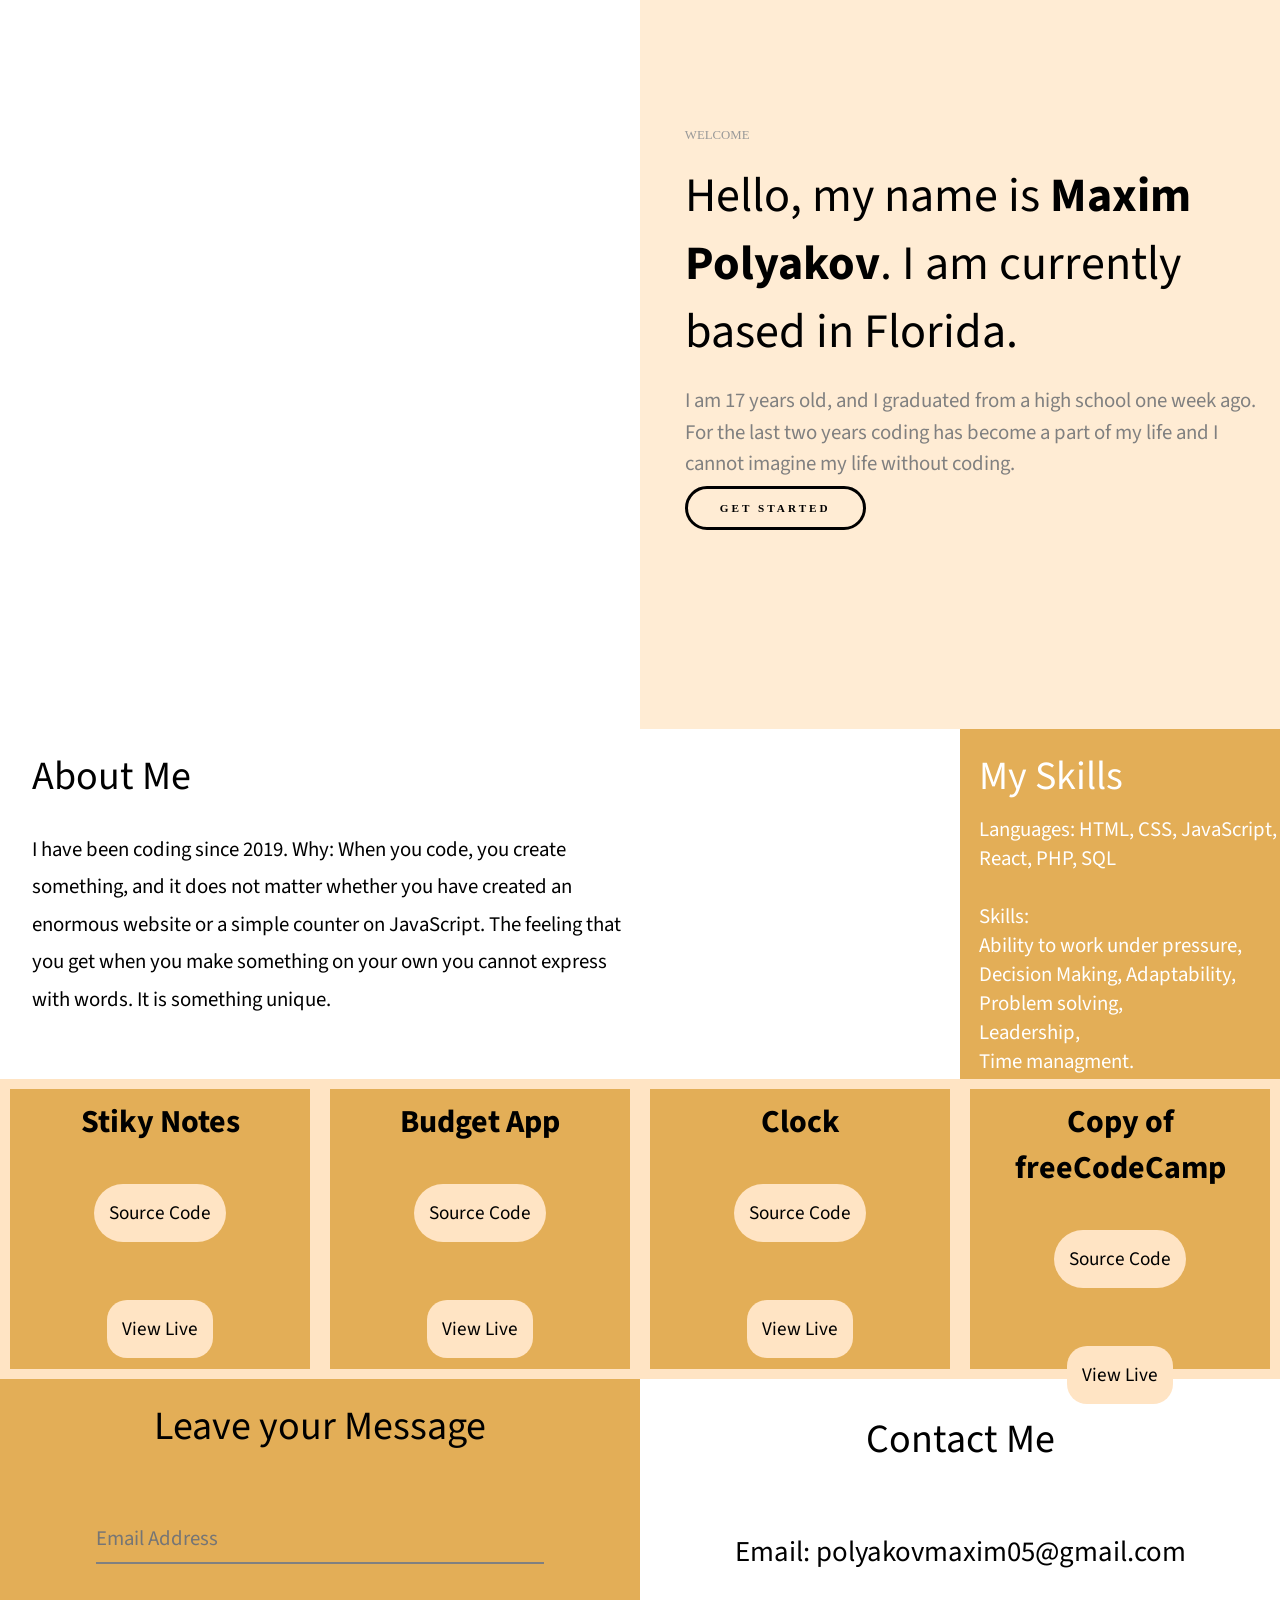
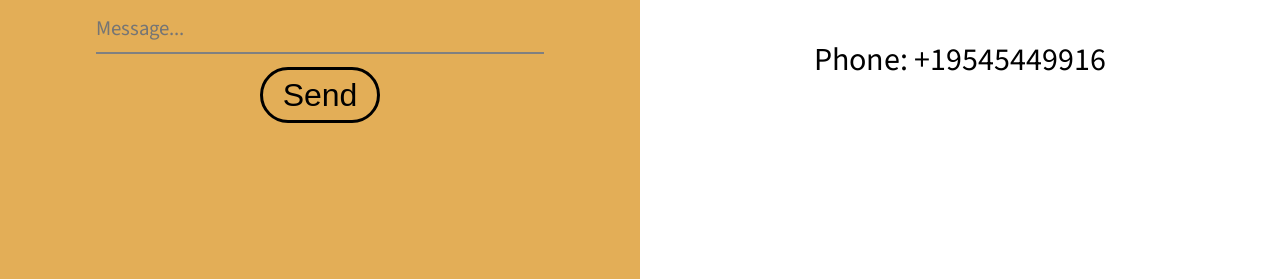
==== index.html @ c91b43ef "Add files via upload commit" ====
<!DOCTYPE html>
<html lang="en">
<head>
    <meta charset="UTF-8">
    <meta http-equiv="X-UA-Compatible" content="IE=edge">
    <meta name="viewport" content="width=device-width, initial-scale=1.0">
    <link rel="stylesheet" href=".//Portfolio.css">
    <link rel="preconnect" href="https://fonts.googleapis.com">
    <link rel="preconnect" href="https://fonts.gstatic.com" crossorigin>
    <link href="https://fonts.googleapis.com/css2?family=Source+Sans+Pro:wght@200;300&display=swap" rel="stylesheet">
    <title>Document</title>
</head>
<body>
    <div class="homePage">
        <div class="homeImage"></div>
        <div class="homeAbout">
            <p class = 'welcomeText'>WELCOME</p>
            <p class = 'nameText'>Hello, my name is <strong>Maxim Polyakov</strong>. I am currently based in Florida.</p>
            <p class = 'descriptionText'>I am 17 years old, and I graduated from a high school one week ago. For the last two years coding has become a part of my life and I cannot imagine my life without coding. </p>
            <a class = 'btnStart' href = '#about'><strong>GET STARTED</strong></a>
        </div>
    </div>
    <div class="secondInfo" id = 'about'>
        <div class="aboutAuthor">
            <p class = 'aboutAuthorHeader'>About Me</p>
            <p class = 'aboutAuthorText'>
                I have been coding since 2019. Why: When you code, you create something, and it does not matter whether you have created an enormous website or a simple counter on JavaScript. The feeling that you get when you make something on your own you cannot express with words. It is something unique. 
            </p>
        </div>
        <div class="aboutImage"></div>
        <div class="mySkills">
            <p class = 'mySkillsText'>My Skills</p>
            <p class=  'mySkillsList'>
                Languages: HTML, CSS, JavaScript, React, PHP, SQL 
                <br>
                <br>
                Skills: 
                <br>
                Ability to work under pressure, 
                <br>
                Decision Making, Adaptability,
                <br>
                Problem solving, 
                <br>
                Leadership, 
                <br>
                Time managment.
            </p>
        </div>
    </div>
    <div class="project">
        <div class = 'project-container'>
            <h1 class = 'project-name'>Stiky Notes</h1>
            <br>
            <br>
            <a href = 'https://github.com/Maximka2021/stikynotes.github.io' target = '_blank' class = 'code-btn'>Source Code</a>
            <br>
            <br>
            <br>
            <br>
            <br>            
            <a href = 'https://maximka2021.github.io/stikynotes.github.io/' target = '_blank' class = 'live-btn'>View Live</a>
        </div>
        <div class = 'project-container'>
            <h1 class = 'project-name'>Budget App</h1>
            <br>
            <br>
            <a href = 'https://github.com/Maximka2021/Budget-App' target = '_blank' class = 'code-btn'>Source Code</a>
            <br>
            <br>
            <br>
            <br>
            <br>            
            <a href = 'https://maximka2021.github.io/Budget-App/' target = '_blank' class = 'live-btn'>View Live</a>
        </div>
        <div class = 'project-container'>
            <h1 class = 'project-name'>Clock</h1>
            <br>
            <br>
            <a href = 'https://github.com/Maximka2021/Clock' target = '_blank' class = 'code-btn'>Source Code</a>
            <br>
            <br>
            <br>
            <br>
            <br>            
            <a href = 'https://maximka2021.github.io/Clock/' target = '_blank' class = 'live-btn'>View Live</a>
        </div>
        <div class = 'project-container'>
            <h1 class = 'project-name'>Copy of freeCodeCamp</h1>
            <br>
            <br>
            <a href = 'https://github.com/Maximka2021/copy-of-freecodecamp-page' target="_blank" class = 'code-btn'>Source Code</a>
            <br>
            <br>
            <br>
            <br>
            <br>            
            <a href="https://maximka2021.github.io/copy-of-freecodecamp-page/" target = '_blank' class = 'live-btn'>View Live</a>
        </div>
    </div>
    <div class="contact">
        <div class="message">
                <p class = 'messageText'>Leave your Message</p>
                <form action="https://formsubmit.co/polyakovmaxim05@gmail.com" method="POST">
                    <input class = 'inputEmail' type="email" name="email" placeholder="Email Address" required>
                    <input type="hidden" name="_subject" value="New submission!">
                    <input class = 'inputMessage' type="text" name="name" placeholder="Message..." required>
                    <br />
                    <button class = 'messageButton' type="submit">Send</button>
               </form>
        </div>
        <div class="contactMe">
            <p class = 'contactMeText'>Contact Me</p>
            <p class = 'contactMeEmail'>Email: polyakovmaxim05@gmail.com</p>
            <p class = 'contactMePhone'>Phone: +19545449916</p>
        </div>
    </div>
<script src=".//Portfolio.js"></script>
</body>
</html>
---- Portfolio.css ----
*{
    margin: 0;
    padding: 0;
    box-sizing: border-box;
    scroll-behavior: smooth;
}



.homePage{
    width: 100%;
    height: 729px;
    display: flex;
    flex-direction: row;
}

.homeImage{
    width: 50%;
    height: 729px;
    background-image: url('https://templatemo.com/templates/templatemo_498_stimulus/images/home-img.jpg');
    background-size: cover;
    background-position: 50% 50%;
}

.homeAbout{
    width: 50%;
    height: 729px;
    background-color: rgb(255, 236, 212);
}

.welcomeText{
    opacity: 1;
    padding: 20% 0% 0% 7%;
    font-size: .8rem;
    color: #999;
    animation-name: welcomeText;
    animation-duration: 1.3s;
}

@keyframes welcomeText {
    0%{
        opacity: 0;
        transform: translateY(13px);
    }
    100%{
        opacity: 1;
        transform: translateY(0px);
    }
}

.nameText{
    padding: 3% 3% 0% 7%;
    font-family: 'Source Sans Pro', sans-serif;
    font-size: 3em;
    animation: nameText 1.3s ease-out;
}

@keyframes nameText {
    0%{
        opacity: 0;
        transform: translateY(185px);
    }
    100%{
        opacity: 1;
        transform: translateY(0px);
    }
}

.descriptionText{
    padding: 3% 3% 3% 7%;
    color: grey;
    line-height: 150%;
    font-size: 1.3em;
    font-family: 'Source Sans Pro', sans-serif;
    animation: descriptionText 1.5s ease-out;
}

@keyframes descriptionText {
    0%{
        opacity: 0;
        transform: translateY(210px);
    }
    50%{
        opacity: 0.3;
    }
    75%{
        opacity: 0.7;
    }
    100%{
        opacity: 1;
        transform: translateY(0px);
    }
}

.btnStart{
    margin: 7%;
    margin-top: 5%; 
    letter-spacing: 3px;
    color: black;
    text-decoration: none;
    background-color: transparent;
    border: 3px black solid;
    border-radius: 30px;
    padding: 2% 5%;
    font-size: .7em;
    cursor: pointer;
    transition: .8s;
    animation-name: btnStart;
    animation-duration: 1s;
}

@keyframes btnStart{
    0%{
        opacity: 0;
    }
    50%{
        opacity: 0.5;
    }
    100%{
        opacity: 1;
    }
}



.btnStart:hover{
    background-color: #E3AE57;
    border-color: #E3AE57;
    color: white;
}

.secondInfo{
    width: 100%;
    height: 350px;
    display: flex;
    flex-direction: row;
}

.aboutAuthor{
    width: 50%;
    height: 350px;
}

.aboutAuthorHeader{
    opacity: 0;
    padding: 3% 0% 0% 5%;
    font-size: 2.5em;
    font-family: 'Source Sans Pro', sans-serif;
    transition: 1s;
}

.aboutAuthorText{
    opacity: 0;
    padding: 4% 0% 3% 5%;
    line-height: 180%;
    font-family: 'Source Sans Pro', sans-serif;
    transition: 1.5s;
    font-size: 1.3rem;
}

.aboutImage{
    width: 25%;
    height: 350px;
    background-image: url('https://templatemo.com/templates/templatemo_498_stimulus/images/about-img.jpg');
    background-size: cover;
    background-position: 50% 50%;
}

.mySkills{
    width: 25%;
    height: 350px;
    background-color: #E3AE57;
}

.mySkillsText{
    opacity: 0;
    padding: 6% 0% 0% 6%;
    color: white;
    font-size: 2.5em;
    font-family: 'Source Sans Pro', sans-serif;
    transition: .7s;
}

.mySkillsList{
    opacity: 0;
    padding: 3% 0% 0% 6%;
    color: white;
    font-family: 'Source Sans Pro', sans-serif;
    transition: 1s;
    font-size: 1.3rem;
}

.skillsTable{
    opacity: 0;
    width: 87%;
    height: 200px;
    margin: auto;
    margin-top: 2%;
    transition: 1.5;
}

.frontendSkill{
    padding: 2%;
    padding-top: 15%;
}

.graphFrontend{
    margin-left: 2%;
    width: 83%;
    height: 5px;
    background-color: white;
}

.graphFrontend::before{
    content: '';
    display: block;
    width: 75%;
    height: 5px;
    background-color: black;
}

.webDesignSkill{
    padding: 2%;
    padding-top: 15%;
}

.graphWebDesign{
    margin-left: 2%;
    width: 83%;
    height: 5px;
    background-color: white;
}

.graphWebDesign::before{
    content: '';
    display: block;
    width: 85%;
    height: 5px;
    background-color: black;  
}

.project{
    width: 100%;
    height: 300px;
    background-color:bisque;
    text-align: center;
    display: flex;
}

.project-container{
    width: 25%;
    height:280px;
    margin:10px;
    background-color: #E3AE57;
    font-family: 'Source Sans Pro', sans-serif; 
}

.project-name{
    padding: 10px;
}

.code-btn{
    background-color: bisque;
    border: none;
    border-radius: 40px;
    padding: 15px;
    font-size: 1.2rem;
    color: black;
    text-decoration: none;
    cursor: pointer;
    transition: 1.5s;
}

.live-btn{
    background-color: bisque;
    border: none;
    border-radius: 20px;
    padding: 15px;
    font-size: 1.2rem;
    color: black;
    text-decoration: none;
    cursor: pointer;
    transition: 1.5s;
}

.contact{
    width: 100%;
    height: 500px;
    display: flex;
    flex-direction: row;
}

.message{
    width: 50%;
    height: 500px;
    background-color: #E3AE57;
    text-align: center;
}

.messageText{
    font-size: 2.5em;
    font-family: 'Source Sans Pro', sans-serif;
    padding: 3%;
}

.inputName{
    width: 70%;
    height: 50px;
    color: white;
    font-size: 1.3em;
    background-color: transparent;
    border-top: none;
    border-left: none;
    border-right: none;
    border-bottom-color: grey;
    outline: none;
    font-family: 'Source Sans Pro', sans-serif; 
}

.inputEmail{
    width: 70%;
    height: 50px;
    color: white;
    margin-top: 40px;
    font-size: 1.3em;
    background-color: transparent;
    border-top: none;
    border-left: none;
    border-right: none;
    border-bottom-color: grey;
    outline: none;   
    font-family: 'Source Sans Pro', sans-serif; 
}

.inputMessage{
    width: 70%;
    height: 50px;
    color: white;
    margin-top: 40px;
    font-size: 1.3em;
    background-color: transparent;
    border-top: none;
    border-left: none;
    border-right: none;
    border-bottom-color: grey;
    outline: none;  
    font-family: 'Source Sans Pro', sans-serif; 
}

.messageButton{
    background-color: transparent;
    border: 3px solid black;
    border-radius: 40px;
    outline: none;
    margin-top: 2%;
    padding: 1% 3%;
    font-size: 2em;
    cursor: pointer;
    transition: .7s; 
}

.messageButton:hover{
    background-color: rgb(255, 236, 212);
    border-color: #E3AE57; 
}

.contactMe{
    width: 50%;
    height: 500px;
    text-align: center;
}

.contactMeText{
    font-size: 2.5em;
    padding-top: 5%;
    font-family: 'Source Sans Pro', sans-serif; 
}

.contactMeEmail{
    font-size: 1.8em;
    width: auto;
    padding-top: 10%;
    font-family: 'Source Sans Pro', sans-serif;    
}

.contactMePhone{
    font-size: 2em;
    padding-top: 10%;
    font-family: 'Source Sans Pro', sans-serif;     
}

@media all and (max-width: 768px) {

    body{
        overflow-x: hidden;
    }

    .homePage{
        width: 100%;
        height: auto;
    }
        
    .homeImage{
        display: none;
    }

    .homeAbout{
        width: 100%;
    }

    .nameText{
        width: auto;
    }

    .secondInfo{
        display: flex;
        flex-direction: column;
    }

    .aboutImage{
        display: none;
    }

    .aboutAuthor{
        width: 100%;
        height: 800px;
        font-size: 1rem;
    }

    .mySkills{
        height: 500px;
        width: 100%;
    }

    .abutAuthorText{
        width: auto;
        padding: 5%;
    }

    .frontendSkill{
        padding-top: 3%;
    }

    .webDesignSkill{
        padding-top: 7%;
    }

    .project{
        width: 100%;
        height: 1650px;
        padding-top: 100%;
        display: block;        
    }

    .project-container{
        width: 95%;
        height: 300px;
    }

    .contact{
        display: flex;
        flex-direction: column;
    }

    .message{
        width: 100%;
    }

    .contactMe{
        width: 100%;
    }

    .messageButton{
        font-size: 1.5em;
        margin: 3%;
    }

    .contactMeEmail{
        font-size: 1.5rem;
    }

}
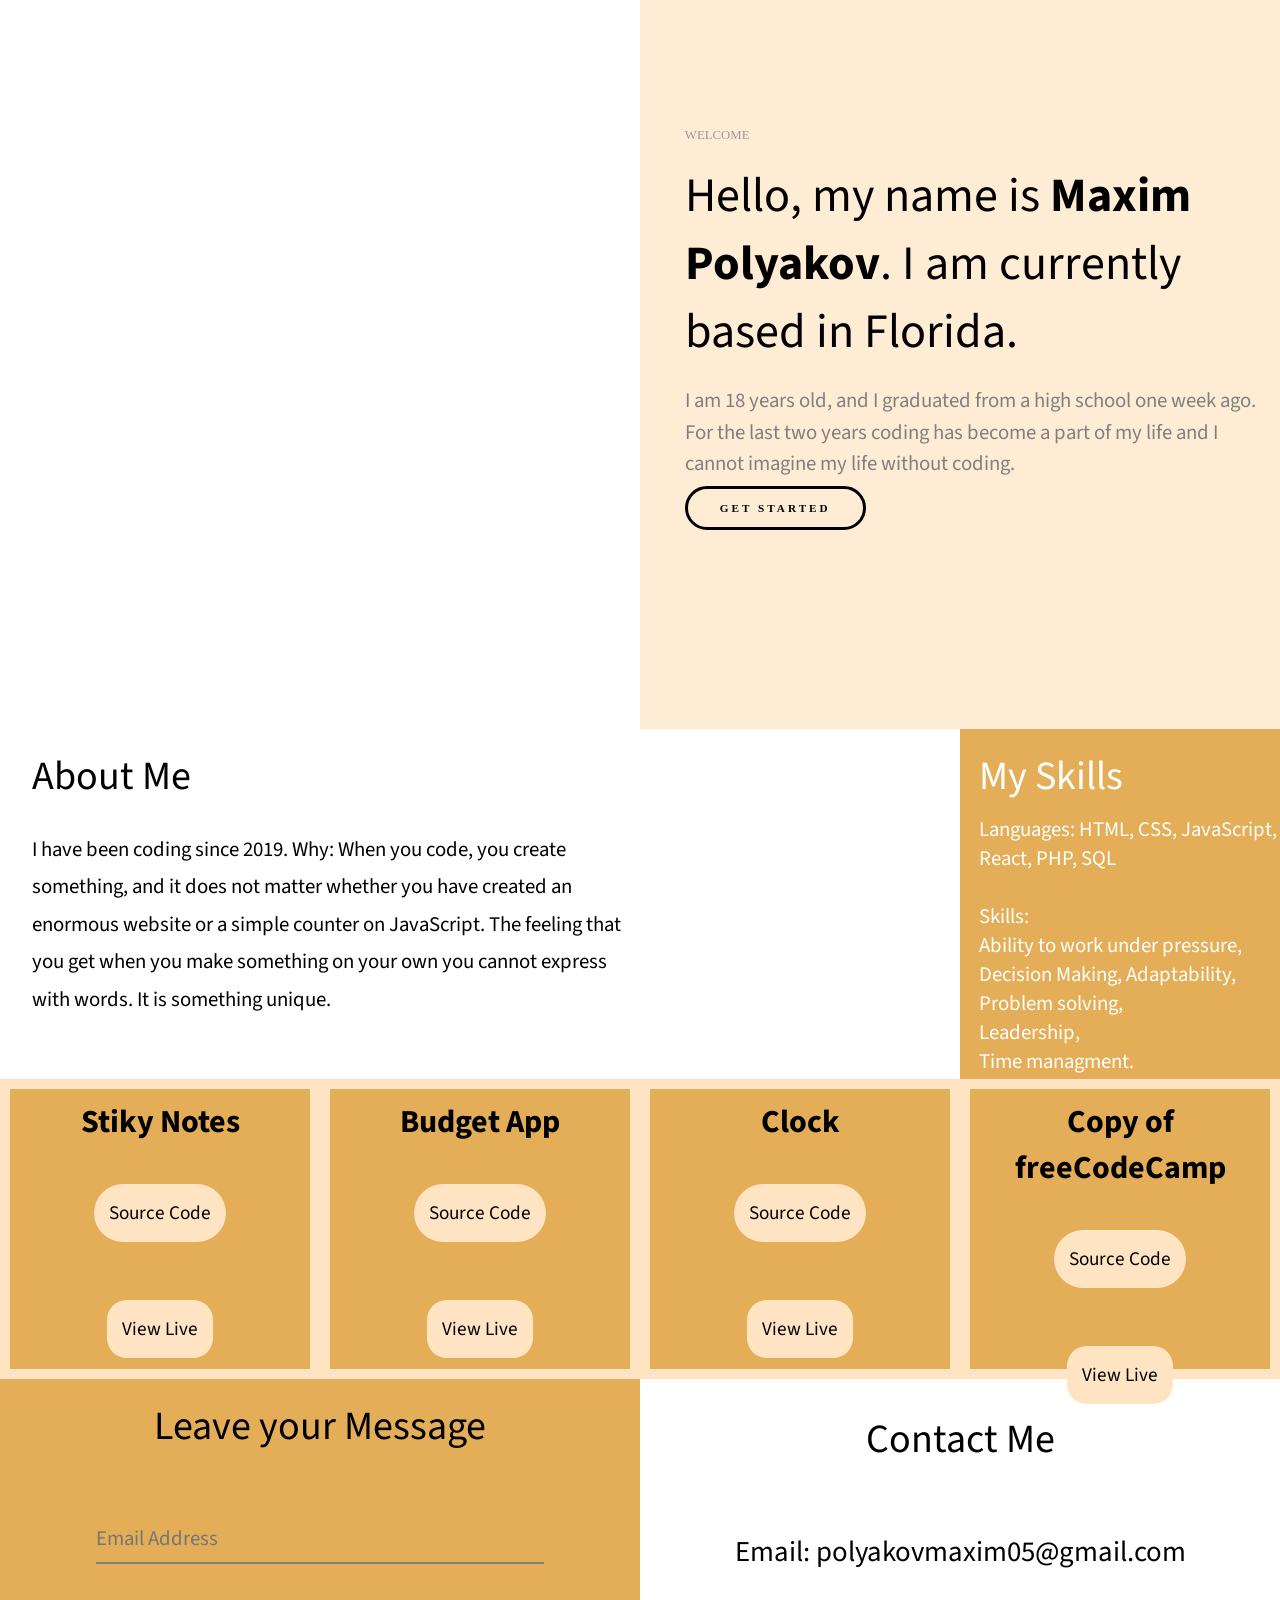
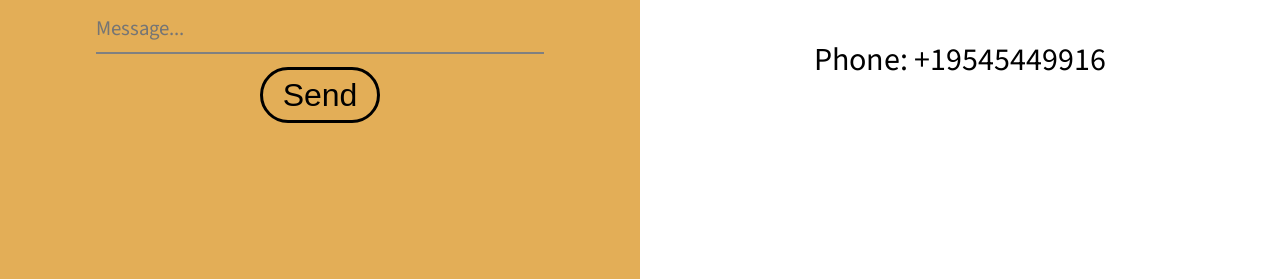
==== commit 0d71f3e9: "Add files via upload" ====
--- a/index.html
+++ b/index.html
@@ -16,7 +16,7 @@
         <div class="homeAbout">
             <p class = 'welcomeText'>WELCOME</p>
             <p class = 'nameText'>Hello, my name is <strong>Maxim Polyakov</strong>. I am currently based in Florida.</p>
-            <p class = 'descriptionText'>I am 17 years old, and I graduated from a high school one week ago. For the last two years coding has become a part of my life and I cannot imagine my life without coding. </p>
+            <p class = 'descriptionText'>I am 18 years old, and I graduated from a high school one week ago. For the last two years coding has become a part of my life and I cannot imagine my life without coding. </p>
             <a class = 'btnStart' href = '#about'><strong>GET STARTED</strong></a>
         </div>
     </div>
